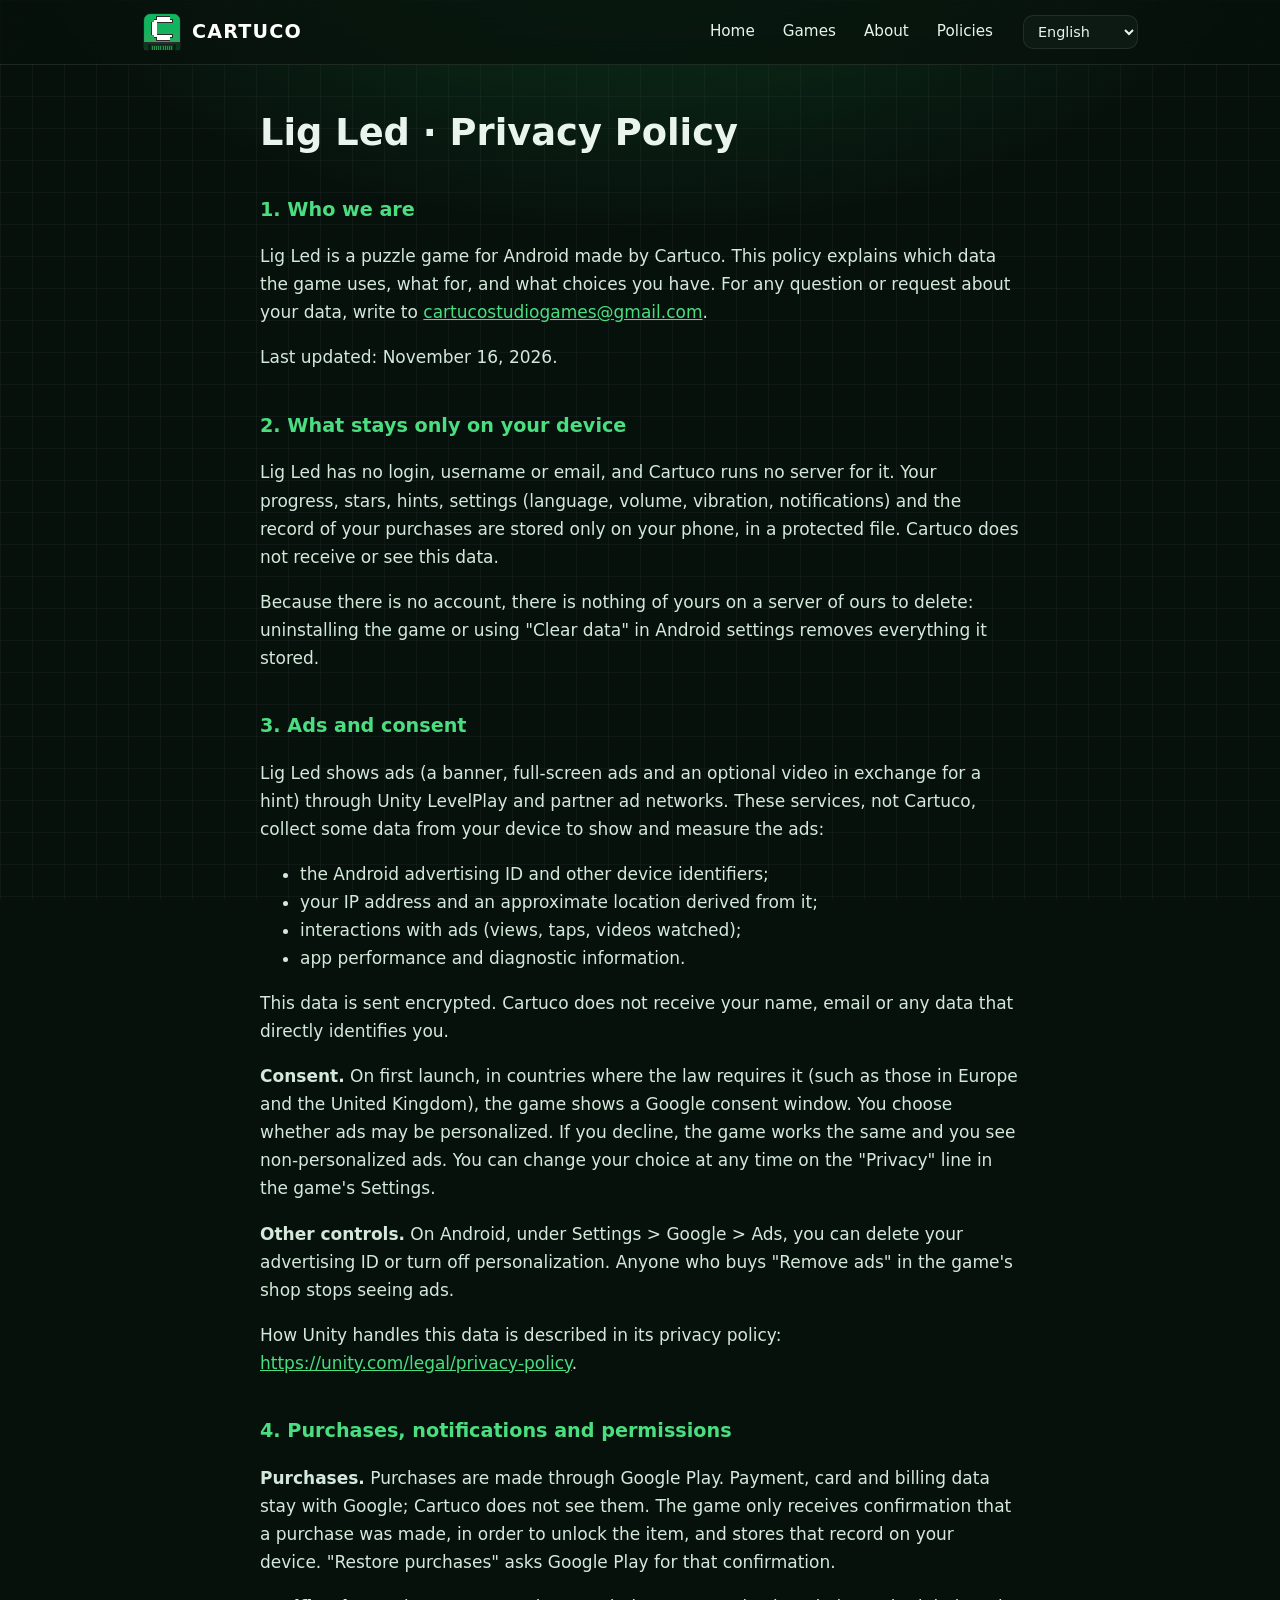
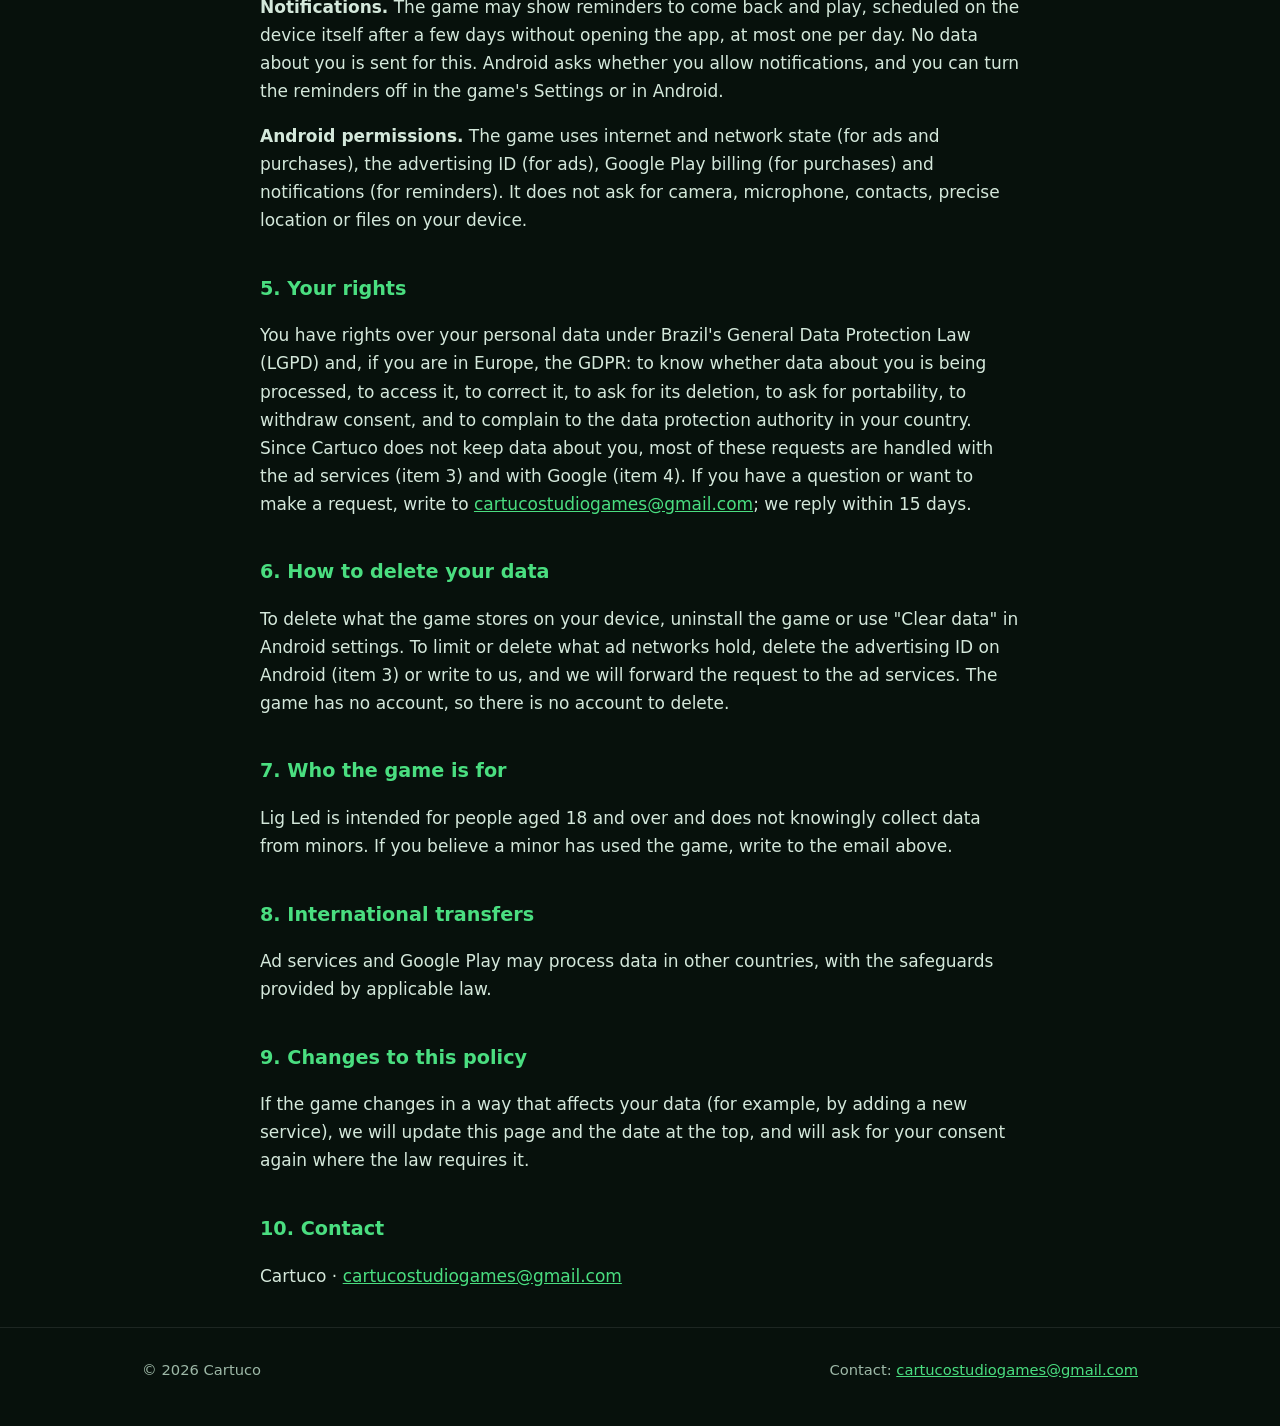
==== ligled/privacy/index.html @ 2d93d735 "Modelo inicial do site da Cartuco" ====
<!DOCTYPE html>
<html lang="pt"><head><meta charset="utf-8"><meta name="viewport" content="width=device-width,initial-scale=1">
<title>Lig Led · Privacy Policy · Cartuco</title><meta name="description" content="Cartuco: jogos digitais, puzzles 2D. Digital games, 2D puzzles.">
<link rel="icon" type="image/svg+xml" href="../../assets/favicon.svg"><link rel="stylesheet" href="../../assets/site.css"></head>
<body data-page="pol">
<header class="top"><div class="wrap"><a class="brand" href="../../index.html"><img src="../../assets/favicon.svg" alt=""><span>Cartuco</span></a>
<nav class="main"><a href="../../index.html" data-i="n_home">Início</a><a href="../../index.html#jogos" data-i="n_games">Jogos</a><a href="../../index.html#sobre" data-i="n_about">Sobre</a><a href="../../index.html#politicas" data-i="n_pol">Políticas</a></nav>
<select id="lang" aria-label="Language"><option value="pt">Português</option><option value="en">English</option><option value="es">Español</option><option value="fr">Français</option><option value="de">Deutsch</option></select></div></header>
<main><div class="wrap"><div class="pol"><section data-l="pt" lang="pt"><h1>Lig Led · Política de Privacidade</h1>
<h2>1. Quem somos</h2>
<p>O Lig Led é um jogo de quebra-cabeça para Android feito pela Cartuco. Esta política explica quais dados o jogo usa, para que e quais são as suas escolhas. Para qualquer dúvida ou pedido sobre seus dados, escreva para <a href="mailto:cartucostudiogames@gmail.com">cartucostudiogames@gmail.com</a>.</p>
<p>Última atualização: 16 de novembro de 2026.</p>
<h2>2. O que fica só no seu aparelho</h2>
<p>O Lig Led não tem login, nome de usuário, e-mail nem servidor da Cartuco. Seu progresso, suas estrelas, suas dicas, seus ajustes (idioma, volume, vibração, notificações) e o registro das suas compras ficam guardados somente no celular, em arquivo protegido. A Cartuco não recebe nem vê esses dados.</p>
<p>Como não há conta, não há o que apagar em servidor nosso: desinstalar o jogo ou usar "Apagar dados" nas configurações do Android remove tudo o que ele guardou.</p>
<h2>3. Anúncios e consentimento</h2>
<p>O Lig Led mostra anúncios (faixa, tela cheia e vídeo opcional em troca de uma ajuda) por meio do Unity LevelPlay e de redes de anúncios parceiras. Esses serviços, e não a Cartuco, coletam alguns dados do seu aparelho para exibir e medir os anúncios:</p>
<ul>
<li>identificador de publicidade do Android e outros identificadores do aparelho;</li>
<li>endereço IP e localização aproximada, deduzida do IP;</li>
<li>interações com os anúncios (exibições, toques, vídeos assistidos);</li>
<li>informações de desempenho e diagnóstico do app.</li>
</ul>
<p>Esses dados são enviados com criptografia. A Cartuco não recebe seu nome, e-mail nem nenhum dado que identifique você diretamente.</p>
<p><strong>Consentimento.</strong> Na primeira abertura, nos países em que a lei exige (como os da Europa e o Reino Unido), o jogo mostra uma janela de consentimento do Google. Você escolhe se os anúncios podem ser personalizados. Se recusar, o jogo funciona igual e você vê anúncios não personalizados. Você pode mudar a escolha a qualquer momento na linha "Privacidade" das Configurações do jogo.</p>
<p><strong>Outras formas de controle.</strong> No Android, em Configurações &gt; Google &gt; Anúncios, você pode apagar o identificador de publicidade ou desativar a personalização. Quem comprar "Remover anúncios" na loja do jogo deixa de ver anúncios.</p>
<p>A forma como o Unity trata esses dados está na política de privacidade dele: <a href="https://unity.com/legal/privacy-policy" rel="noopener">https://unity.com/legal/privacy-policy</a>.</p>
<h2>4. Compras, notificações e permissões</h2>
<p><strong>Compras.</strong> As compras são feitas pelo Google Play. O pagamento, o cartão e os dados de cobrança ficam com o Google; a Cartuco não os vê. O jogo só recebe a confirmação de que a compra foi feita, para liberar o item, e guarda esse registro no aparelho. "Restaurar compras" pede essa confirmação ao Google Play.</p>
<p><strong>Notificações.</strong> O jogo pode mostrar lembretes para voltar a jogar, agendados no próprio aparelho depois de alguns dias sem abrir o app, no máximo um por dia. Nenhum dado seu é enviado para isso. O Android pergunta se você permite as notificações, e você pode desligar os lembretes nas Configurações do jogo ou do Android.</p>
<p><strong>Permissões do Android.</strong> O jogo usa internet e estado da rede (para anúncios e compras), o identificador de publicidade (para anúncios), cobrança do Google Play (para compras) e notificações (para lembretes). Não pede câmera, microfone, contatos, localização precisa nem arquivos do aparelho.</p>
<h2>5. Seus direitos</h2>
<p>Você tem direitos sobre seus dados pessoais, previstos na Lei Geral de Proteção de Dados do Brasil (LGPD) e, se estiver na Europa, no GDPR: saber se há dados seus em tratamento, acessar, corrigir, pedir a eliminação, pedir a portabilidade, retirar o consentimento e reclamar à autoridade de proteção de dados do seu país. Como a Cartuco não guarda dados seus, a maior parte desses pedidos se resolve com os serviços de anúncios (item 3) e com o Google (item 4). Se tiver dúvida ou quiser fazer um pedido, escreva para <a href="mailto:cartucostudiogames@gmail.com">cartucostudiogames@gmail.com</a>; respondemos em até 15 dias.</p>
<h2>6. Como apagar seus dados</h2>
<p>Para apagar o que o jogo guarda no aparelho, desinstale o jogo ou use "Apagar dados" nas configurações do Android. Para limitar ou apagar o que as redes de anúncios têm, apague o identificador de publicidade no Android (item 3) ou escreva para nós, e encaminhamos o pedido aos serviços de anúncios. O jogo não tem conta, então não há conta para excluir.</p>
<h2>7. Público do jogo</h2>
<p>O Lig Led é voltado a maiores de 18 anos e não coleta de propósito dados de menores. Se você acredita que um menor usou o jogo, escreva para o e-mail acima.</p>
<h2>8. Transferência internacional</h2>
<p>Os serviços de anúncios e o Google Play podem tratar dados em outros países, com as garantias previstas na lei aplicável.</p>
<h2>9. Mudanças nesta política</h2>
<p>Se o jogo mudar de modo que afete seus dados (por exemplo, ao incluir um novo serviço), atualizaremos esta página e a data no topo, e pediremos de novo o seu consentimento quando a lei exigir.</p>
<h2>10. Contato</h2>
<p>Cartuco · <a href="mailto:cartucostudiogames@gmail.com">cartucostudiogames@gmail.com</a></p>
</section>
<section data-l="en" lang="en"><h1>Lig Led · Privacy Policy</h1>
<h2>1. Who we are</h2>
<p>Lig Led is a puzzle game for Android made by Cartuco. This policy explains which data the game uses, what for, and what choices you have. For any question or request about your data, write to <a href="mailto:cartucostudiogames@gmail.com">cartucostudiogames@gmail.com</a>.</p>
<p>Last updated: November 16, 2026.</p>
<h2>2. What stays only on your device</h2>
<p>Lig Led has no login, username or email, and Cartuco runs no server for it. Your progress, stars, hints, settings (language, volume, vibration, notifications) and the record of your purchases are stored only on your phone, in a protected file. Cartuco does not receive or see this data.</p>
<p>Because there is no account, there is nothing of yours on a server of ours to delete: uninstalling the game or using "Clear data" in Android settings removes everything it stored.</p>
<h2>3. Ads and consent</h2>
<p>Lig Led shows ads (a banner, full-screen ads and an optional video in exchange for a hint) through Unity LevelPlay and partner ad networks. These services, not Cartuco, collect some data from your device to show and measure the ads:</p>
<ul>
<li>the Android advertising ID and other device identifiers;</li>
<li>your IP address and an approximate location derived from it;</li>
<li>interactions with ads (views, taps, videos watched);</li>
<li>app performance and diagnostic information.</li>
</ul>
<p>This data is sent encrypted. Cartuco does not receive your name, email or any data that directly identifies you.</p>
<p><strong>Consent.</strong> On first launch, in countries where the law requires it (such as those in Europe and the United Kingdom), the game shows a Google consent window. You choose whether ads may be personalized. If you decline, the game works the same and you see non-personalized ads. You can change your choice at any time on the "Privacy" line in the game's Settings.</p>
<p><strong>Other controls.</strong> On Android, under Settings &gt; Google &gt; Ads, you can delete your advertising ID or turn off personalization. Anyone who buys "Remove ads" in the game's shop stops seeing ads.</p>
<p>How Unity handles this data is described in its privacy policy: <a href="https://unity.com/legal/privacy-policy" rel="noopener">https://unity.com/legal/privacy-policy</a>.</p>
<h2>4. Purchases, notifications and permissions</h2>
<p><strong>Purchases.</strong> Purchases are made through Google Play. Payment, card and billing data stay with Google; Cartuco does not see them. The game only receives confirmation that a purchase was made, in order to unlock the item, and stores that record on your device. "Restore purchases" asks Google Play for that confirmation.</p>
<p><strong>Notifications.</strong> The game may show reminders to come back and play, scheduled on the device itself after a few days without opening the app, at most one per day. No data about you is sent for this. Android asks whether you allow notifications, and you can turn the reminders off in the game's Settings or in Android.</p>
<p><strong>Android permissions.</strong> The game uses internet and network state (for ads and purchases), the advertising ID (for ads), Google Play billing (for purchases) and notifications (for reminders). It does not ask for camera, microphone, contacts, precise location or files on your device.</p>
<h2>5. Your rights</h2>
<p>You have rights over your personal data under Brazil's General Data Protection Law (LGPD) and, if you are in Europe, the GDPR: to know whether data about you is being processed, to access it, to correct it, to ask for its deletion, to ask for portability, to withdraw consent, and to complain to the data protection authority in your country. Since Cartuco does not keep data about you, most of these requests are handled with the ad services (item 3) and with Google (item 4). If you have a question or want to make a request, write to <a href="mailto:cartucostudiogames@gmail.com">cartucostudiogames@gmail.com</a>; we reply within 15 days.</p>
<h2>6. How to delete your data</h2>
<p>To delete what the game stores on your device, uninstall the game or use "Clear data" in Android settings. To limit or delete what ad networks hold, delete the advertising ID on Android (item 3) or write to us, and we will forward the request to the ad services. The game has no account, so there is no account to delete.</p>
<h2>7. Who the game is for</h2>
<p>Lig Led is intended for people aged 18 and over and does not knowingly collect data from minors. If you believe a minor has used the game, write to the email above.</p>
<h2>8. International transfers</h2>
<p>Ad services and Google Play may process data in other countries, with the safeguards provided by applicable law.</p>
<h2>9. Changes to this policy</h2>
<p>If the game changes in a way that affects your data (for example, by adding a new service), we will update this page and the date at the top, and will ask for your consent again where the law requires it.</p>
<h2>10. Contact</h2>
<p>Cartuco · <a href="mailto:cartucostudiogames@gmail.com">cartucostudiogames@gmail.com</a></p>
</section>
<section data-l="es" lang="es"><h1>Lig Led · Política de Privacidad</h1>
<h2>1. Quiénes somos</h2>
<p>Lig Led es un juego de puzles para Android creado por Cartuco. Esta política explica qué datos usa el juego, para qué y qué opciones tienes. Para cualquier duda o solicitud sobre tus datos, escribe a <a href="mailto:cartucostudiogames@gmail.com">cartucostudiogames@gmail.com</a>.</p>
<p>Última actualización: 16 de noviembre de 2026.</p>
<h2>2. Qué se queda solo en tu dispositivo</h2>
<p>Lig Led no tiene inicio de sesión, nombre de usuario ni correo electrónico, y Cartuco no mantiene ningún servidor para el juego. Tu progreso, tus estrellas, tus pistas, tus ajustes (idioma, volumen, vibración, notificaciones) y el registro de tus compras se guardan únicamente en tu teléfono, en un archivo protegido. Cartuco no recibe ni ve estos datos.</p>
<p>Como no existe cuenta, no hay nada tuyo en un servidor nuestro que borrar: desinstalar el juego o usar "Borrar datos" en los ajustes de Android elimina todo lo que guardó.</p>
<h2>3. Anuncios y consentimiento</h2>
<p>Lig Led muestra anuncios (un banner, anuncios a pantalla completa y un vídeo opcional a cambio de una pista) mediante Unity LevelPlay y redes publicitarias asociadas. Estos servicios, y no Cartuco, recogen algunos datos de tu dispositivo para mostrar y medir los anuncios:</p>
<ul>
<li>el ID de publicidad de Android y otros identificadores del dispositivo;</li>
<li>tu dirección IP y una ubicación aproximada derivada de ella;</li>
<li>las interacciones con los anuncios (visualizaciones, toques, vídeos vistos);</li>
<li>información de rendimiento y diagnóstico de la aplicación.</li>
</ul>
<p>Estos datos se envían cifrados. Cartuco no recibe tu nombre, tu correo ni ningún dato que te identifique directamente.</p>
<p><strong>Consentimiento.</strong> En el primer inicio, en los países donde la ley lo exige (como los de Europa y el Reino Unido), el juego muestra una ventana de consentimiento de Google. Tú decides si los anuncios pueden ser personalizados. Si lo rechazas, el juego funciona igual y verás anuncios no personalizados. Puedes cambiar tu elección en cualquier momento en la línea "Privacidad" de los Ajustes del juego.</p>
<p><strong>Otros controles.</strong> En Android, en Ajustes &gt; Google &gt; Anuncios, puedes borrar tu ID de publicidad o desactivar la personalización. Quien compra "Quitar anuncios" en la tienda del juego deja de ver anuncios.</p>
<p>La forma en que Unity trata estos datos se describe en su política de privacidad: <a href="https://unity.com/legal/privacy-policy" rel="noopener">https://unity.com/legal/privacy-policy</a>.</p>
<h2>4. Compras, notificaciones y permisos</h2>
<p><strong>Compras.</strong> Las compras se hacen a través de Google Play. El pago, la tarjeta y los datos de facturación quedan con Google; Cartuco no los ve. El juego solo recibe la confirmación de que se realizó una compra, para desbloquear el artículo, y guarda ese registro en tu dispositivo. "Restaurar compras" pide esa confirmación a Google Play.</p>
<p><strong>Notificaciones.</strong> El juego puede mostrar recordatorios para que vuelvas a jugar, programados en el propio dispositivo tras algunos días sin abrir la aplicación, como máximo uno al día. No se envía ningún dato tuyo para ello. Android te pregunta si permites las notificaciones, y puedes desactivar los recordatorios en los Ajustes del juego o en Android.</p>
<p><strong>Permisos de Android.</strong> El juego usa internet y estado de la red (para anuncios y compras), el ID de publicidad (para anuncios), la facturación de Google Play (para compras) y las notificaciones (para recordatorios). No solicita cámara, micrófono, contactos, ubicación precisa ni archivos de tu dispositivo.</p>
<h2>5. Tus derechos</h2>
<p>Tienes derechos sobre tus datos personales conforme a la Ley General de Protección de Datos de Brasil (LGPD) y, si estás en Europa, al RGPD: saber si se tratan datos sobre ti, acceder a ellos, corregirlos, solicitar su supresión, solicitar la portabilidad, retirar tu consentimiento y presentar una reclamación ante la autoridad de protección de datos de tu país. Como Cartuco no conserva datos sobre ti, la mayoría de estas solicitudes se resuelven con los servicios de anuncios (punto 3) y con Google (punto 4). Si tienes una duda o quieres hacer una solicitud, escribe a <a href="mailto:cartucostudiogames@gmail.com">cartucostudiogames@gmail.com</a>; respondemos en un plazo de 15 días.</p>
<h2>6. Cómo borrar tus datos</h2>
<p>Para borrar lo que el juego guarda en tu dispositivo, desinstala el juego o usa "Borrar datos" en los ajustes de Android. Para limitar o borrar lo que conservan las redes publicitarias, borra el ID de publicidad en Android (punto 3) o escríbenos, y trasladaremos la solicitud a los servicios de anuncios. El juego no tiene cuenta, por lo que no hay cuenta que eliminar.</p>
<h2>7. A quién va dirigido el juego</h2>
<p>Lig Led está dirigido a personas de 18 años o más y no recoge datos de menores de forma intencionada. Si crees que un menor ha usado el juego, escribe al correo indicado arriba.</p>
<h2>8. Transferencias internacionales</h2>
<p>Los servicios de anuncios y Google Play pueden tratar datos en otros países, con las garantías previstas por la legislación aplicable.</p>
<h2>9. Cambios en esta política</h2>
<p>Si el juego cambia de un modo que afecte a tus datos (por ejemplo, al incorporar un nuevo servicio), actualizaremos esta página y la fecha del encabezado, y volveremos a pedir tu consentimiento cuando la ley lo exija.</p>
<h2>10. Contacto</h2>
<p>Cartuco · <a href="mailto:cartucostudiogames@gmail.com">cartucostudiogames@gmail.com</a></p>
</section>
<section data-l="fr" lang="fr"><h1>Lig Led · Politique de confidentialité</h1>
<h2>1. Qui sommes-nous</h2>
<p>Lig Led est un jeu de puzzle pour Android créé par Cartuco. Cette politique explique quelles données le jeu utilise, à quoi elles servent et quels choix vous avez. Pour toute question ou demande concernant vos données, écrivez à <a href="mailto:cartucostudiogames@gmail.com">cartucostudiogames@gmail.com</a>.</p>
<p>Dernière mise à jour : 16 novembre 2026.</p>
<h2>2. Ce qui reste uniquement sur votre appareil</h2>
<p>Lig Led n'a ni connexion, ni nom d'utilisateur, ni adresse e-mail, et Cartuco n'exploite aucun serveur pour le jeu. Votre progression, vos étoiles, vos indices, vos réglages (langue, volume, vibration, notifications) et l'historique de vos achats sont enregistrés uniquement sur votre téléphone, dans un fichier protégé. Cartuco ne reçoit ni ne voit ces données.</p>
<p>Comme il n'existe pas de compte, rien de ce qui vous concerne n'est stocké sur un serveur à nous à supprimer : désinstaller le jeu ou utiliser « Effacer les données » dans les paramètres d'Android supprime tout ce qu'il a enregistré.</p>
<h2>3. Publicités et consentement</h2>
<p>Lig Led affiche des publicités (une bannière, des publicités plein écran et une vidéo facultative en échange d'un indice) via Unity LevelPlay et des réseaux publicitaires partenaires. Ce sont ces services, et non Cartuco, qui collectent certaines données de votre appareil pour afficher et mesurer les publicités :</p>
<ul>
<li>l'identifiant publicitaire Android et d'autres identifiants de l'appareil ;</li>
<li>votre adresse IP et une localisation approximative qui en est déduite ;</li>
<li>les interactions avec les publicités (affichages, appuis, vidéos regardées) ;</li>
<li>des informations de performance et de diagnostic de l'application.</li>
</ul>
<p>Ces données sont transmises de manière chiffrée. Cartuco ne reçoit ni votre nom, ni votre e-mail, ni aucune donnée vous identifiant directement.</p>
<p><strong>Consentement.</strong> Au premier lancement, dans les pays où la loi l'exige (comme ceux d'Europe et le Royaume-Uni), le jeu affiche une fenêtre de consentement Google. Vous choisissez si les publicités peuvent être personnalisées. Si vous refusez, le jeu fonctionne de la même façon et vous voyez des publicités non personnalisées. Vous pouvez modifier votre choix à tout moment sur la ligne « Confidentialité » des Réglages du jeu.</p>
<p><strong>Autres contrôles.</strong> Sur Android, dans Paramètres &gt; Google &gt; Annonces, vous pouvez supprimer votre identifiant publicitaire ou désactiver la personnalisation. Toute personne qui achète « Supprimer les pubs » dans la boutique du jeu ne voit plus de publicités.</p>
<p>La manière dont Unity traite ces données est décrite dans sa politique de confidentialité : <a href="https://unity.com/legal/privacy-policy" rel="noopener">https://unity.com/legal/privacy-policy</a>.</p>
<h2>4. Achats, notifications et autorisations</h2>
<p><strong>Achats.</strong> Les achats sont effectués via Google Play. Le paiement, la carte et les données de facturation restent chez Google ; Cartuco ne les voit pas. Le jeu reçoit uniquement la confirmation qu'un achat a été effectué, afin de débloquer l'article, et conserve cet enregistrement sur votre appareil. « Restaurer les achats » demande cette confirmation à Google Play.</p>
<p><strong>Notifications.</strong> Le jeu peut afficher des rappels pour vous inviter à rejouer, programmés sur l'appareil lui-même après quelques jours sans ouvrir l'application, au plus un par jour. Aucune donnée vous concernant n'est envoyée pour cela. Android vous demande si vous autorisez les notifications, et vous pouvez désactiver les rappels dans les Réglages du jeu ou dans Android.</p>
<p><strong>Autorisations Android.</strong> Le jeu utilise internet et l'état du réseau (pour les publicités et les achats), l'identifiant publicitaire (pour les publicités), la facturation Google Play (pour les achats) et les notifications (pour les rappels). Il ne demande ni caméra, ni microphone, ni contacts, ni localisation précise, ni fichiers de votre appareil.</p>
<h2>5. Vos droits</h2>
<p>Vous disposez de droits sur vos données personnelles en vertu de la loi générale brésilienne sur la protection des données (LGPD) et, si vous êtes en Europe, du RGPD : savoir si des données vous concernant sont traitées, y accéder, les rectifier, demander leur effacement, demander leur portabilité, retirer votre consentement et introduire une réclamation auprès de l'autorité de protection des données de votre pays. Comme Cartuco ne conserve pas de données vous concernant, la plupart de ces demandes se traitent avec les services publicitaires (point 3) et avec Google (point 4). Pour toute question ou demande, écrivez à <a href="mailto:cartucostudiogames@gmail.com">cartucostudiogames@gmail.com</a> ; nous répondons sous 15 jours.</p>
<h2>6. Comment supprimer vos données</h2>
<p>Pour supprimer ce que le jeu enregistre sur votre appareil, désinstallez le jeu ou utilisez « Effacer les données » dans les paramètres d'Android. Pour limiter ou supprimer ce que détiennent les réseaux publicitaires, supprimez l'identifiant publicitaire sur Android (point 3) ou écrivez-nous, et nous transmettrons la demande aux services publicitaires. Le jeu n'a pas de compte, il n'y a donc aucun compte à supprimer.</p>
<h2>7. À qui s'adresse le jeu</h2>
<p>Lig Led s'adresse aux personnes de 18 ans et plus et ne collecte pas sciemment de données de mineurs. Si vous pensez qu'un mineur a utilisé le jeu, écrivez à l'adresse indiquée ci-dessus.</p>
<h2>8. Transferts internationaux</h2>
<p>Les services publicitaires et Google Play peuvent traiter des données dans d'autres pays, avec les garanties prévues par la législation applicable.</p>
<h2>9. Modifications de cette politique</h2>
<p>Si le jeu change d'une manière qui affecte vos données (par exemple en ajoutant un nouveau service), nous mettrons à jour cette page et la date en haut, et nous redemanderons votre consentement lorsque la loi l'exige.</p>
<h2>10. Contact</h2>
<p>Cartuco · <a href="mailto:cartucostudiogames@gmail.com">cartucostudiogames@gmail.com</a></p>
</section>
<section data-l="de" lang="de"><h1>Lig Led · Datenschutzerklärung</h1>
<h2>1. Wer wir sind</h2>
<p>Lig Led ist ein Puzzlespiel für Android von Cartuco. Diese Erklärung beschreibt, welche Daten das Spiel verwendet, wofür und welche Wahlmöglichkeiten Sie haben. Für Fragen oder Anliegen zu Ihren Daten schreiben Sie an <a href="mailto:cartucostudiogames@gmail.com">cartucostudiogames@gmail.com</a>.</p>
<p>Zuletzt aktualisiert: 16. November 2026.</p>
<h2>2. Was nur auf Ihrem Gerät bleibt</h2>
<p>Lig Led hat keine Anmeldung, keinen Benutzernamen und keine E-Mail-Adresse, und Cartuco betreibt keinen Server für das Spiel. Ihr Fortschritt, Ihre Sterne, Ihre Hinweise, Ihre Einstellungen (Sprache, Lautstärke, Vibration, Benachrichtigungen) und der Nachweis Ihrer Käufe werden ausschließlich auf Ihrem Telefon in einer geschützten Datei gespeichert. Cartuco erhält und sieht diese Daten nicht.</p>
<p>Da es kein Konto gibt, liegt nichts von Ihnen auf einem Server von uns, das gelöscht werden müsste: Wenn Sie das Spiel deinstallieren oder in den Android-Einstellungen „Daten löschen“ verwenden, wird alles entfernt, was es gespeichert hat.</p>
<h2>3. Werbung und Einwilligung</h2>
<p>Lig Led zeigt Werbung (ein Banner, Vollbildanzeigen und ein optionales Video im Austausch gegen einen Hinweis) über Unity LevelPlay und Partner-Werbenetzwerke. Diese Dienste, nicht Cartuco, erheben einige Daten Ihres Geräts, um Werbung anzuzeigen und zu messen:</p>
<ul>
<li>die Android-Werbe-ID und andere Gerätekennungen;</li>
<li>Ihre IP-Adresse und ein daraus abgeleiteter ungefährer Standort;</li>
<li>Interaktionen mit der Werbung (Anzeigen, Taps, angesehene Videos);</li>
<li>Leistungs- und Diagnoseinformationen der App.</li>
</ul>
<p>Diese Daten werden verschlüsselt übertragen. Cartuco erhält weder Ihren Namen noch Ihre E-Mail-Adresse noch Daten, die Sie direkt identifizieren.</p>
<p><strong>Einwilligung.</strong> Beim ersten Start zeigt das Spiel in Ländern, in denen das Gesetz es verlangt (etwa in Europa und im Vereinigten Königreich), ein Google-Einwilligungsfenster an. Sie entscheiden, ob Werbung personalisiert sein darf. Wenn Sie ablehnen, funktioniert das Spiel genauso und Sie sehen nicht personalisierte Werbung. Sie können Ihre Entscheidung jederzeit in der Zeile „Datenschutz“ in den Spieleinstellungen ändern.</p>
<p><strong>Weitere Optionen.</strong> Unter Android können Sie in Einstellungen &gt; Google &gt; Werbung Ihre Werbe-ID löschen oder die Personalisierung ausschalten. Wer im Shop des Spiels „Werbung entfernen“ kauft, sieht keine Werbung mehr.</p>
<p>Wie Unity diese Daten verarbeitet, steht in dessen Datenschutzerklärung: <a href="https://unity.com/legal/privacy-policy" rel="noopener">https://unity.com/legal/privacy-policy</a>.</p>
<h2>4. Käufe, Benachrichtigungen und Berechtigungen</h2>
<p><strong>Käufe.</strong> Käufe werden über Google Play abgewickelt. Zahlung, Karte und Abrechnungsdaten bleiben bei Google; Cartuco sieht sie nicht. Das Spiel erhält nur die Bestätigung, dass ein Kauf stattgefunden hat, um den Artikel freizuschalten, und speichert diesen Nachweis auf Ihrem Gerät. „Käufe wiederherstellen“ fragt diese Bestätigung bei Google Play ab.</p>
<p><strong>Benachrichtigungen.</strong> Das Spiel kann Erinnerungen anzeigen, die zum Weiterspielen einladen. Sie werden auf dem Gerät selbst geplant, nach einigen Tagen ohne Öffnen der App, höchstens eine pro Tag. Dafür werden keine Daten über Sie gesendet. Android fragt, ob Sie Benachrichtigungen erlauben, und Sie können die Erinnerungen in den Spieleinstellungen oder in Android ausschalten.</p>
<p><strong>Android-Berechtigungen.</strong> Das Spiel nutzt Internet und Netzwerkstatus (für Werbung und Käufe), die Werbe-ID (für Werbung), die Google-Play-Abrechnung (für Käufe) und Benachrichtigungen (für Erinnerungen). Es fragt weder Kamera, Mikrofon, Kontakte, genauen Standort noch Dateien Ihres Geräts an.</p>
<h2>5. Ihre Rechte</h2>
<p>Sie haben Rechte an Ihren personenbezogenen Daten nach dem brasilianischen Allgemeinen Datenschutzgesetz (LGPD) und, wenn Sie in Europa sind, nach der DSGVO: zu erfahren, ob Daten über Sie verarbeitet werden, Auskunft, Berichtigung, Löschung, Datenübertragbarkeit, den Widerruf Ihrer Einwilligung und die Beschwerde bei der Datenschutzbehörde Ihres Landes. Da Cartuco keine Daten über Sie speichert, werden die meisten dieser Anliegen mit den Werbediensten (Punkt 3) und mit Google (Punkt 4) abgewickelt. Bei Fragen oder Anliegen schreiben Sie an <a href="mailto:cartucostudiogames@gmail.com">cartucostudiogames@gmail.com</a>; wir antworten innerhalb von 15 Tagen.</p>
<h2>6. So löschen Sie Ihre Daten</h2>
<p>Um zu löschen, was das Spiel auf Ihrem Gerät speichert, deinstallieren Sie das Spiel oder verwenden Sie in den Android-Einstellungen „Daten löschen“. Um zu begrenzen oder zu löschen, was Werbenetzwerke gespeichert haben, löschen Sie die Werbe-ID unter Android (Punkt 3) oder schreiben Sie uns; wir leiten das Anliegen an die Werbedienste weiter. Das Spiel hat kein Konto, es gibt also kein Konto zu löschen.</p>
<h2>7. Für wen das Spiel gedacht ist</h2>
<p>Lig Led richtet sich an Personen ab 18 Jahren und erhebt nicht wissentlich Daten von Minderjährigen. Wenn Sie glauben, dass ein Minderjähriger das Spiel genutzt hat, schreiben Sie an die oben genannte E-Mail-Adresse.</p>
<h2>8. Internationale Übermittlungen</h2>
<p>Werbedienste und Google Play können Daten in anderen Ländern verarbeiten, mit den nach geltendem Recht vorgesehenen Garantien.</p>
<h2>9. Änderungen dieser Erklärung</h2>
<p>Wenn sich das Spiel so ändert, dass es Ihre Daten betrifft (zum Beispiel durch einen neuen Dienst), aktualisieren wir diese Seite und das Datum oben und holen Ihre Einwilligung erneut ein, wo das Gesetz es verlangt.</p>
<h2>10. Kontakt</h2>
<p>Cartuco · <a href="mailto:cartucostudiogames@gmail.com">cartucostudiogames@gmail.com</a></p>
</section>
</div></div></main><footer class="foot"><div class="wrap"><span>© 2026 Cartuco</span><span><span data-i="contact">Contato</span>: <a href="mailto:cartucostudiogames@gmail.com">cartucostudiogames@gmail.com</a></span></div></footer>
<script src="../../assets/site.js"></script></body></html>
---- assets/site.css ----
:root{--bg:#07110c;--bg2:#0c1a13;--fg:#e9f4ed;--mut:#9db8a7;--ac:#22c55e;--ac2:#4ade80;--dk:#14532d;--bd:rgba(255,255,255,.09);--card:rgba(255,255,255,.04)}
*{box-sizing:border-box}html{scroll-behavior:smooth;scroll-padding-top:84px}
body{margin:0;color:var(--fg);font:17px/1.65 "Segoe UI",system-ui,-apple-system,Roboto,sans-serif;background:var(--bg);
background-image:radial-gradient(900px 500px at 50% -120px,rgba(34,197,94,.22),transparent 70%),linear-gradient(rgba(255,255,255,.035) 1px,transparent 1px),linear-gradient(90deg,rgba(255,255,255,.035) 1px,transparent 1px);
background-size:auto,32px 32px,32px 32px;background-attachment:fixed}
a{color:var(--ac2)}img{max-width:100%;height:auto}
.wrap{max-width:1040px;margin:0 auto;padding:0 22px}
header.top{position:sticky;top:0;z-index:20;backdrop-filter:blur(14px);-webkit-backdrop-filter:blur(14px);background:rgba(7,17,12,.72);border-bottom:1px solid var(--bd)}
header.top .wrap{display:flex;align-items:center;gap:18px;height:64px}
.brand{display:flex;align-items:center;gap:10px;color:#fff;text-decoration:none;font-weight:800;font-size:1.2rem;letter-spacing:.06em;text-transform:uppercase}.brand img{height:40px;width:40px;display:block}
nav.main{display:flex;gap:4px;margin-left:auto;flex-wrap:wrap}
nav.main a{color:var(--fg);text-decoration:none;font-size:.95rem;padding:7px 12px;border-radius:10px}
nav.main a:hover{background:var(--card)}
select#lang{font:inherit;font-size:.9rem;background:var(--bg2);color:var(--fg);border:1px solid var(--bd);border-radius:10px;padding:7px 10px}
.hero{text-align:center;padding:72px 0 56px}
.hero img.logo{width:min(560px,86%);filter:drop-shadow(0 18px 40px rgba(34,197,94,.25))}
.hero p{font-size:clamp(1.15rem,2.4vw,1.5rem);max-width:640px;margin:26px auto 28px;color:#d4e8db}
.btn{display:inline-block;background:var(--ac);color:#04210f;font-weight:700;text-decoration:none;padding:13px 26px;border-radius:12px;box-shadow:0 5px 0 var(--dk);transition:transform .08s,box-shadow .08s}
.btn:hover{transform:translateY(2px);box-shadow:0 3px 0 var(--dk)}
.btn.ghost{background:transparent;color:var(--fg);border:1px solid var(--bd);box-shadow:none}
.btn.ghost:hover{background:var(--card);transform:none}
section.blk{padding:56px 0;border-top:1px solid var(--bd)}
h2.t{font-size:clamp(1.5rem,3vw,2rem);margin:0 0 22px;letter-spacing:-.01em}
h2.t:before{content:"";display:inline-block;width:12px;height:12px;background:var(--ac);margin-right:12px;box-shadow:12px 0 0 var(--dk)}
.grid{display:grid;grid-template-columns:repeat(auto-fill,minmax(320px,1fr));gap:18px}
.card{display:flex;gap:16px;align-items:center;background:var(--card);border:1px solid var(--bd);border-radius:18px;padding:16px;text-decoration:none;color:inherit;transition:border-color .15s,transform .15s,background .15s}
.card:hover{border-color:rgba(74,222,128,.5);background:rgba(34,197,94,.07);transform:translateY(-3px)}
.card img{width:84px;height:84px;border-radius:20px;flex:none}
.card b{display:block;font-size:1.15rem}.card span{color:var(--mut);font-size:.93rem;display:block}
.badge{display:inline-block;white-space:nowrap;font-size:.78rem;font-weight:600;color:var(--ac2);border:1px solid rgba(74,222,128,.4);border-radius:999px;padding:2px 10px;margin-top:6px}
.about{max-width:720px}.about p{margin:0 0 1.1em;color:#d4e8db}
ul.links{list-style:none;padding:0;margin:0}ul.links li{margin:0 0 10px}
ul.links a{display:inline-block;padding:11px 16px;border:1px solid var(--bd);border-radius:12px;background:var(--card);text-decoration:none;color:var(--fg)}
ul.links a:hover{border-color:rgba(74,222,128,.5)}
.sub{color:var(--mut);margin:-10px 0 22px}
footer.foot{border-top:1px solid var(--bd);padding:30px 0 44px;color:var(--mut);font-size:.92rem}
footer.foot .wrap{display:flex;flex-wrap:wrap;gap:12px;justify-content:space-between}
.game{display:flex;gap:28px;align-items:center;padding:60px 0 40px;flex-wrap:wrap}
.game img{width:180px;height:180px;border-radius:40px;box-shadow:0 20px 50px rgba(0,0,0,.5)}
.game h1{font-size:clamp(2rem,5vw,3rem);margin:0 0 6px}.game p{margin:0 0 16px;color:#d4e8db;max-width:520px}
.actions{display:flex;gap:12px;flex-wrap:wrap}
.pol{max-width:760px;margin:0 auto;padding:46px 0 20px}
.pol h1{font-size:clamp(1.7rem,4vw,2.3rem);line-height:1.2;margin:0 0 6px}
.pol h2{font-size:1.2rem;margin:2em 0 .4em;color:var(--ac2)}.pol p,.pol li{color:#d4e8db}
@media(max-width:640px){nav.main{display:none}header.top .wrap{gap:10px}select#lang{margin-left:auto}.hero{padding:44px 0 36px}}
[data-l]{display:none}[data-l].on{display:block}
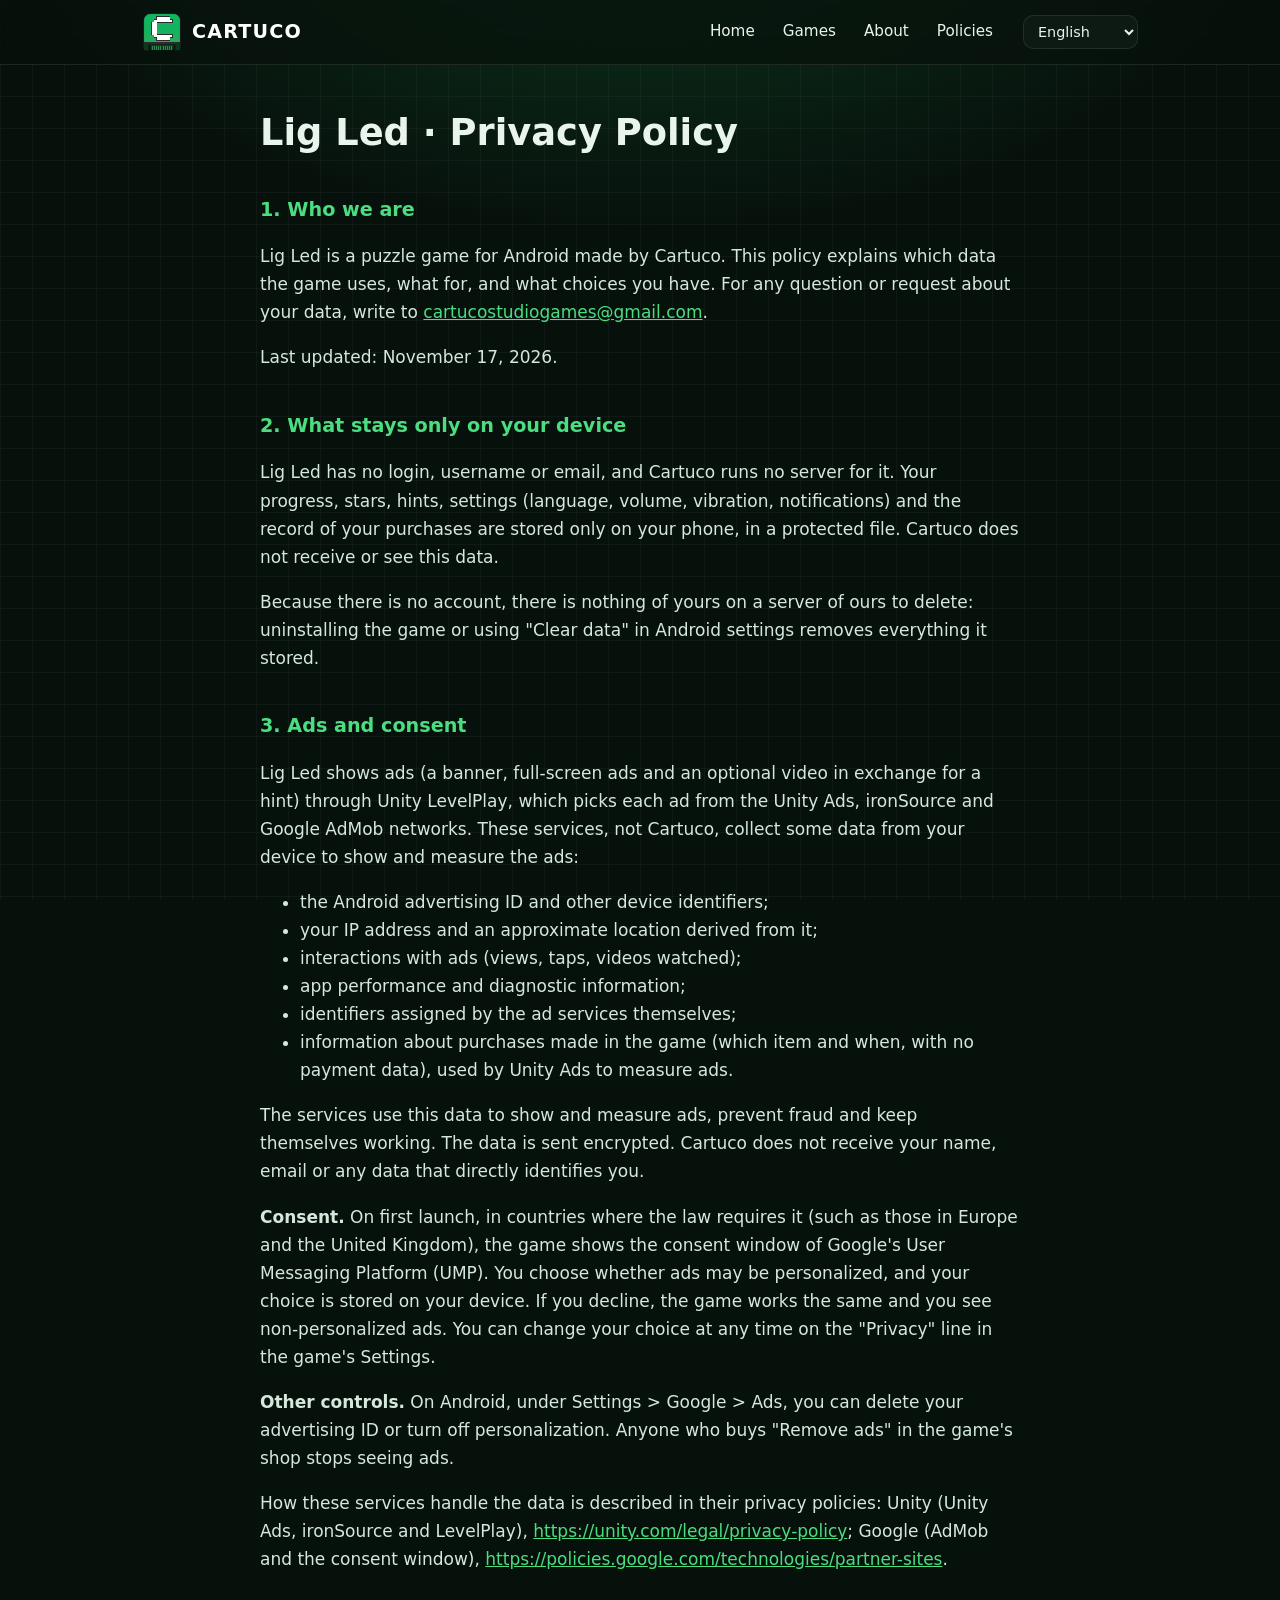
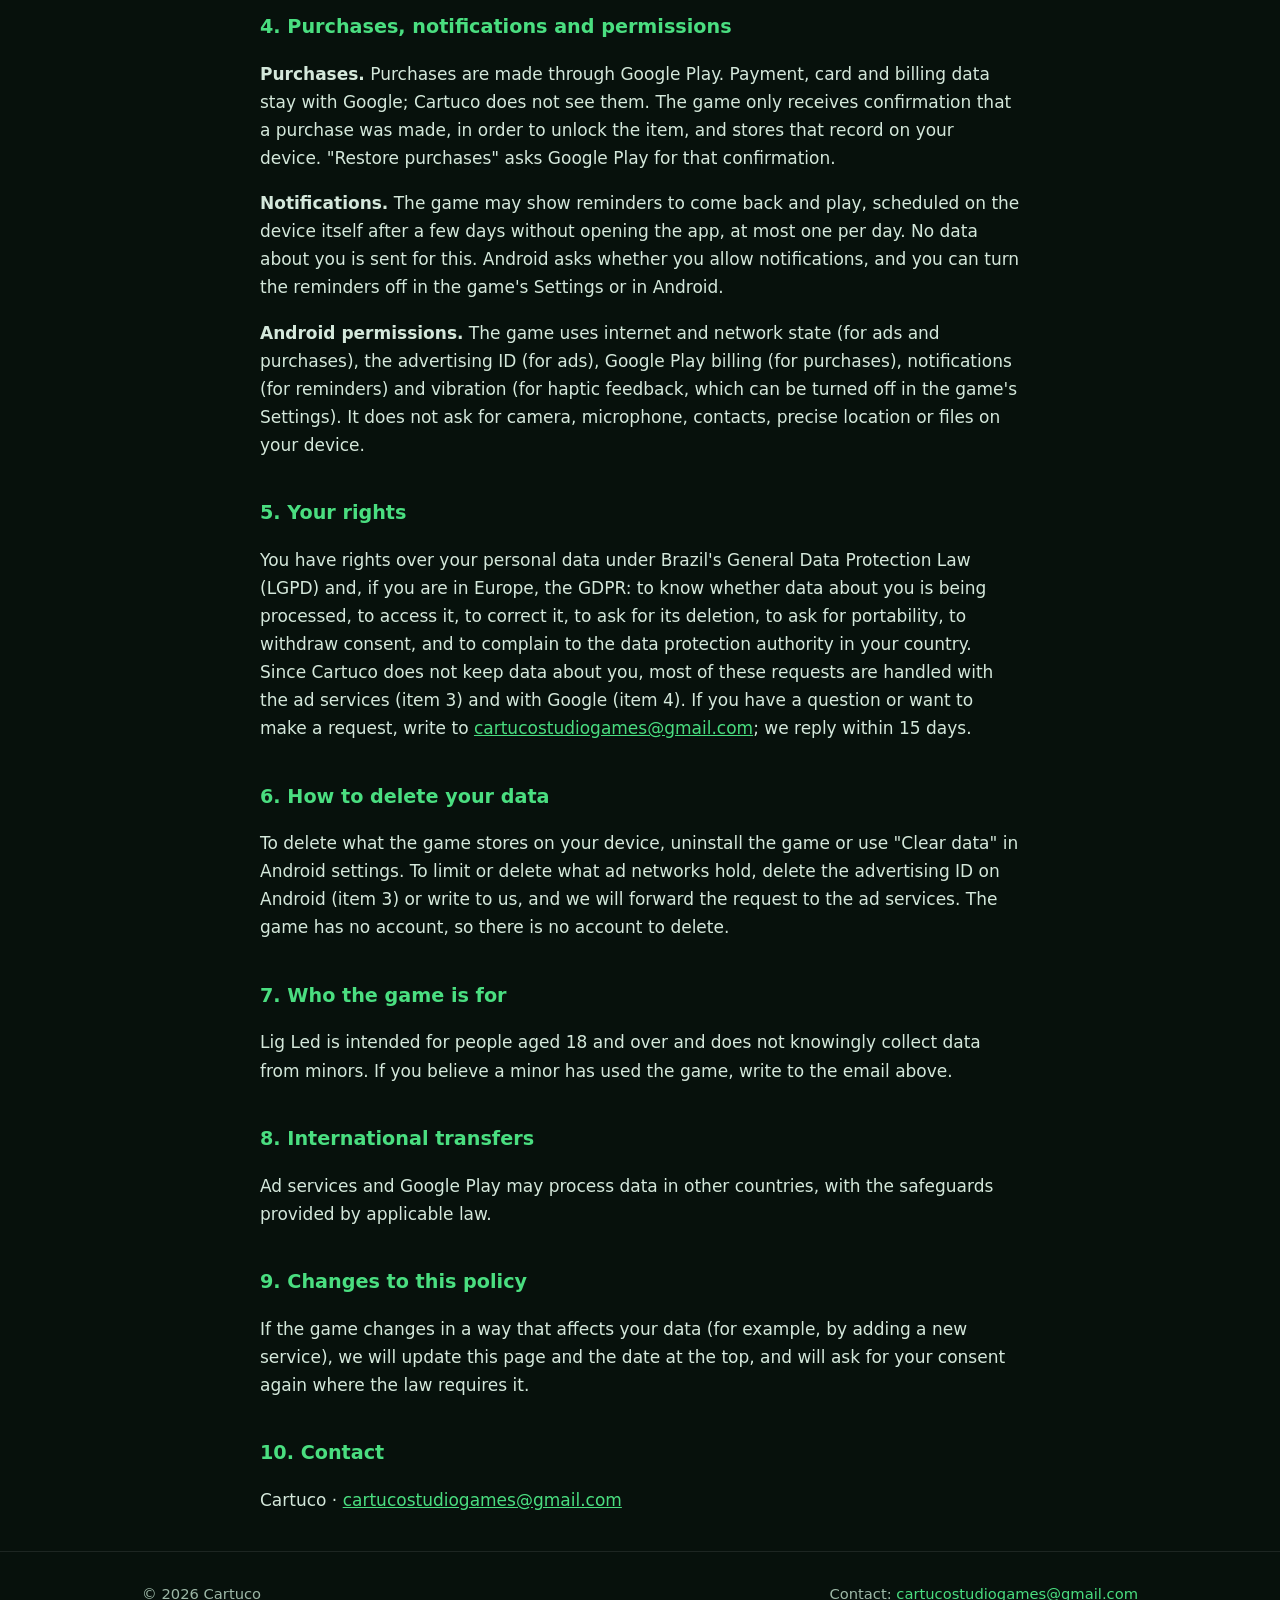
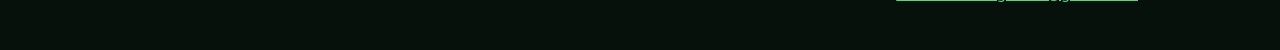
==== commit e42a8cdf: "Política do Lig Led: redes de anúncios, UMP, dados e vibração (17/11/2026)" ====
--- a/ligled/privacy/index.html
+++ b/ligled/privacy/index.html
@@ -9,26 +9,28 @@
 <main><div class="wrap"><div class="pol"><section data-l="pt" lang="pt"><h1>Lig Led · Política de Privacidade</h1>
 <h2>1. Quem somos</h2>
 <p>O Lig Led é um jogo de quebra-cabeça para Android feito pela Cartuco. Esta política explica quais dados o jogo usa, para que e quais são as suas escolhas. Para qualquer dúvida ou pedido sobre seus dados, escreva para <a href="mailto:cartucostudiogames@gmail.com">cartucostudiogames@gmail.com</a>.</p>
-<p>Última atualização: 16 de novembro de 2026.</p>
+<p>Última atualização: 17 de novembro de 2026.</p>
 <h2>2. O que fica só no seu aparelho</h2>
 <p>O Lig Led não tem login, nome de usuário, e-mail nem servidor da Cartuco. Seu progresso, suas estrelas, suas dicas, seus ajustes (idioma, volume, vibração, notificações) e o registro das suas compras ficam guardados somente no celular, em arquivo protegido. A Cartuco não recebe nem vê esses dados.</p>
 <p>Como não há conta, não há o que apagar em servidor nosso: desinstalar o jogo ou usar "Apagar dados" nas configurações do Android remove tudo o que ele guardou.</p>
 <h2>3. Anúncios e consentimento</h2>
-<p>O Lig Led mostra anúncios (faixa, tela cheia e vídeo opcional em troca de uma ajuda) por meio do Unity LevelPlay e de redes de anúncios parceiras. Esses serviços, e não a Cartuco, coletam alguns dados do seu aparelho para exibir e medir os anúncios:</p>
+<p>O Lig Led mostra anúncios (faixa, tela cheia e vídeo opcional em troca de uma ajuda) por meio do Unity LevelPlay, que escolhe o anúncio entre as redes Unity Ads, ironSource e Google AdMob. Esses serviços, e não a Cartuco, coletam alguns dados do seu aparelho para exibir e medir os anúncios:</p>
 <ul>
 <li>identificador de publicidade do Android e outros identificadores do aparelho;</li>
 <li>endereço IP e localização aproximada, deduzida do IP;</li>
 <li>interações com os anúncios (exibições, toques, vídeos assistidos);</li>
-<li>informações de desempenho e diagnóstico do app.</li>
-</ul>
-<p>Esses dados são enviados com criptografia. A Cartuco não recebe seu nome, e-mail nem nenhum dado que identifique você diretamente.</p>
-<p><strong>Consentimento.</strong> Na primeira abertura, nos países em que a lei exige (como os da Europa e o Reino Unido), o jogo mostra uma janela de consentimento do Google. Você escolhe se os anúncios podem ser personalizados. Se recusar, o jogo funciona igual e você vê anúncios não personalizados. Você pode mudar a escolha a qualquer momento na linha "Privacidade" das Configurações do jogo.</p>
+<li>informações de desempenho e diagnóstico do app;</li>
+<li>identificadores atribuídos pelos próprios serviços de anúncios;</li>
+<li>informações sobre as compras feitas no jogo (qual item e quando, sem dados de pagamento), usadas pelo Unity Ads para medir anúncios.</li>
+</ul>
+<p>Os serviços usam esses dados para mostrar e medir os anúncios, evitar fraudes e manter o próprio funcionamento. Os dados são enviados com criptografia. A Cartuco não recebe seu nome, e-mail nem nenhum dado que identifique você diretamente.</p>
+<p><strong>Consentimento.</strong> Na primeira abertura, nos países em que a lei exige (como os da Europa e o Reino Unido), o jogo mostra a janela de consentimento da plataforma de mensagens do Google (UMP). Você escolhe se os anúncios podem ser personalizados, e a escolha fica guardada no seu aparelho. Se recusar, o jogo funciona igual e você vê anúncios não personalizados. Você pode mudar a escolha a qualquer momento na linha "Privacidade" das Configurações do jogo.</p>
 <p><strong>Outras formas de controle.</strong> No Android, em Configurações &gt; Google &gt; Anúncios, você pode apagar o identificador de publicidade ou desativar a personalização. Quem comprar "Remover anúncios" na loja do jogo deixa de ver anúncios.</p>
-<p>A forma como o Unity trata esses dados está na política de privacidade dele: <a href="https://unity.com/legal/privacy-policy" rel="noopener">https://unity.com/legal/privacy-policy</a>.</p>
+<p>A forma como esses serviços tratam os dados está nas políticas de privacidade deles: Unity (Unity Ads, ironSource e LevelPlay), <a href="https://unity.com/legal/privacy-policy" rel="noopener">https://unity.com/legal/privacy-policy</a>; Google (AdMob e a janela de consentimento), <a href="https://policies.google.com/technologies/partner-sites" rel="noopener">https://policies.google.com/technologies/partner-sites</a>.</p>
 <h2>4. Compras, notificações e permissões</h2>
 <p><strong>Compras.</strong> As compras são feitas pelo Google Play. O pagamento, o cartão e os dados de cobrança ficam com o Google; a Cartuco não os vê. O jogo só recebe a confirmação de que a compra foi feita, para liberar o item, e guarda esse registro no aparelho. "Restaurar compras" pede essa confirmação ao Google Play.</p>
 <p><strong>Notificações.</strong> O jogo pode mostrar lembretes para voltar a jogar, agendados no próprio aparelho depois de alguns dias sem abrir o app, no máximo um por dia. Nenhum dado seu é enviado para isso. O Android pergunta se você permite as notificações, e você pode desligar os lembretes nas Configurações do jogo ou do Android.</p>
-<p><strong>Permissões do Android.</strong> O jogo usa internet e estado da rede (para anúncios e compras), o identificador de publicidade (para anúncios), cobrança do Google Play (para compras) e notificações (para lembretes). Não pede câmera, microfone, contatos, localização precisa nem arquivos do aparelho.</p>
+<p><strong>Permissões do Android.</strong> O jogo usa internet e estado da rede (para anúncios e compras), o identificador de publicidade (para anúncios), cobrança do Google Play (para compras), notificações (para lembretes) e vibração (para o retorno tátil, que pode ser desligado nas Configurações do jogo). Não pede câmera, microfone, contatos, localização precisa nem arquivos do aparelho.</p>
 <h2>5. Seus direitos</h2>
 <p>Você tem direitos sobre seus dados pessoais, previstos na Lei Geral de Proteção de Dados do Brasil (LGPD) e, se estiver na Europa, no GDPR: saber se há dados seus em tratamento, acessar, corrigir, pedir a eliminação, pedir a portabilidade, retirar o consentimento e reclamar à autoridade de proteção de dados do seu país. Como a Cartuco não guarda dados seus, a maior parte desses pedidos se resolve com os serviços de anúncios (item 3) e com o Google (item 4). Se tiver dúvida ou quiser fazer um pedido, escreva para <a href="mailto:cartucostudiogames@gmail.com">cartucostudiogames@gmail.com</a>; respondemos em até 15 dias.</p>
 <h2>6. Como apagar seus dados</h2>
@@ -45,26 +47,28 @@
 <section data-l="en" lang="en"><h1>Lig Led · Privacy Policy</h1>
 <h2>1. Who we are</h2>
 <p>Lig Led is a puzzle game for Android made by Cartuco. This policy explains which data the game uses, what for, and what choices you have. For any question or request about your data, write to <a href="mailto:cartucostudiogames@gmail.com">cartucostudiogames@gmail.com</a>.</p>
-<p>Last updated: November 16, 2026.</p>
+<p>Last updated: November 17, 2026.</p>
 <h2>2. What stays only on your device</h2>
 <p>Lig Led has no login, username or email, and Cartuco runs no server for it. Your progress, stars, hints, settings (language, volume, vibration, notifications) and the record of your purchases are stored only on your phone, in a protected file. Cartuco does not receive or see this data.</p>
 <p>Because there is no account, there is nothing of yours on a server of ours to delete: uninstalling the game or using "Clear data" in Android settings removes everything it stored.</p>
 <h2>3. Ads and consent</h2>
-<p>Lig Led shows ads (a banner, full-screen ads and an optional video in exchange for a hint) through Unity LevelPlay and partner ad networks. These services, not Cartuco, collect some data from your device to show and measure the ads:</p>
+<p>Lig Led shows ads (a banner, full-screen ads and an optional video in exchange for a hint) through Unity LevelPlay, which picks each ad from the Unity Ads, ironSource and Google AdMob networks. These services, not Cartuco, collect some data from your device to show and measure the ads:</p>
 <ul>
 <li>the Android advertising ID and other device identifiers;</li>
 <li>your IP address and an approximate location derived from it;</li>
 <li>interactions with ads (views, taps, videos watched);</li>
-<li>app performance and diagnostic information.</li>
-</ul>
-<p>This data is sent encrypted. Cartuco does not receive your name, email or any data that directly identifies you.</p>
-<p><strong>Consent.</strong> On first launch, in countries where the law requires it (such as those in Europe and the United Kingdom), the game shows a Google consent window. You choose whether ads may be personalized. If you decline, the game works the same and you see non-personalized ads. You can change your choice at any time on the "Privacy" line in the game's Settings.</p>
+<li>app performance and diagnostic information;</li>
+<li>identifiers assigned by the ad services themselves;</li>
+<li>information about purchases made in the game (which item and when, with no payment data), used by Unity Ads to measure ads.</li>
+</ul>
+<p>The services use this data to show and measure ads, prevent fraud and keep themselves working. The data is sent encrypted. Cartuco does not receive your name, email or any data that directly identifies you.</p>
+<p><strong>Consent.</strong> On first launch, in countries where the law requires it (such as those in Europe and the United Kingdom), the game shows the consent window of Google's User Messaging Platform (UMP). You choose whether ads may be personalized, and your choice is stored on your device. If you decline, the game works the same and you see non-personalized ads. You can change your choice at any time on the "Privacy" line in the game's Settings.</p>
 <p><strong>Other controls.</strong> On Android, under Settings &gt; Google &gt; Ads, you can delete your advertising ID or turn off personalization. Anyone who buys "Remove ads" in the game's shop stops seeing ads.</p>
-<p>How Unity handles this data is described in its privacy policy: <a href="https://unity.com/legal/privacy-policy" rel="noopener">https://unity.com/legal/privacy-policy</a>.</p>
+<p>How these services handle the data is described in their privacy policies: Unity (Unity Ads, ironSource and LevelPlay), <a href="https://unity.com/legal/privacy-policy" rel="noopener">https://unity.com/legal/privacy-policy</a>; Google (AdMob and the consent window), <a href="https://policies.google.com/technologies/partner-sites" rel="noopener">https://policies.google.com/technologies/partner-sites</a>.</p>
 <h2>4. Purchases, notifications and permissions</h2>
 <p><strong>Purchases.</strong> Purchases are made through Google Play. Payment, card and billing data stay with Google; Cartuco does not see them. The game only receives confirmation that a purchase was made, in order to unlock the item, and stores that record on your device. "Restore purchases" asks Google Play for that confirmation.</p>
 <p><strong>Notifications.</strong> The game may show reminders to come back and play, scheduled on the device itself after a few days without opening the app, at most one per day. No data about you is sent for this. Android asks whether you allow notifications, and you can turn the reminders off in the game's Settings or in Android.</p>
-<p><strong>Android permissions.</strong> The game uses internet and network state (for ads and purchases), the advertising ID (for ads), Google Play billing (for purchases) and notifications (for reminders). It does not ask for camera, microphone, contacts, precise location or files on your device.</p>
+<p><strong>Android permissions.</strong> The game uses internet and network state (for ads and purchases), the advertising ID (for ads), Google Play billing (for purchases), notifications (for reminders) and vibration (for haptic feedback, which can be turned off in the game's Settings). It does not ask for camera, microphone, contacts, precise location or files on your device.</p>
 <h2>5. Your rights</h2>
 <p>You have rights over your personal data under Brazil's General Data Protection Law (LGPD) and, if you are in Europe, the GDPR: to know whether data about you is being processed, to access it, to correct it, to ask for its deletion, to ask for portability, to withdraw consent, and to complain to the data protection authority in your country. Since Cartuco does not keep data about you, most of these requests are handled with the ad services (item 3) and with Google (item 4). If you have a question or want to make a request, write to <a href="mailto:cartucostudiogames@gmail.com">cartucostudiogames@gmail.com</a>; we reply within 15 days.</p>
 <h2>6. How to delete your data</h2>
@@ -81,26 +85,28 @@
 <section data-l="es" lang="es"><h1>Lig Led · Política de Privacidad</h1>
 <h2>1. Quiénes somos</h2>
 <p>Lig Led es un juego de puzles para Android creado por Cartuco. Esta política explica qué datos usa el juego, para qué y qué opciones tienes. Para cualquier duda o solicitud sobre tus datos, escribe a <a href="mailto:cartucostudiogames@gmail.com">cartucostudiogames@gmail.com</a>.</p>
-<p>Última actualización: 16 de noviembre de 2026.</p>
+<p>Última actualización: 17 de noviembre de 2026.</p>
 <h2>2. Qué se queda solo en tu dispositivo</h2>
 <p>Lig Led no tiene inicio de sesión, nombre de usuario ni correo electrónico, y Cartuco no mantiene ningún servidor para el juego. Tu progreso, tus estrellas, tus pistas, tus ajustes (idioma, volumen, vibración, notificaciones) y el registro de tus compras se guardan únicamente en tu teléfono, en un archivo protegido. Cartuco no recibe ni ve estos datos.</p>
 <p>Como no existe cuenta, no hay nada tuyo en un servidor nuestro que borrar: desinstalar el juego o usar "Borrar datos" en los ajustes de Android elimina todo lo que guardó.</p>
 <h2>3. Anuncios y consentimiento</h2>
-<p>Lig Led muestra anuncios (un banner, anuncios a pantalla completa y un vídeo opcional a cambio de una pista) mediante Unity LevelPlay y redes publicitarias asociadas. Estos servicios, y no Cartuco, recogen algunos datos de tu dispositivo para mostrar y medir los anuncios:</p>
+<p>Lig Led muestra anuncios (un banner, anuncios a pantalla completa y un vídeo opcional a cambio de una pista) mediante Unity LevelPlay, que elige cada anuncio entre las redes Unity Ads, ironSource y Google AdMob. Estos servicios, y no Cartuco, recogen algunos datos de tu dispositivo para mostrar y medir los anuncios:</p>
 <ul>
 <li>el ID de publicidad de Android y otros identificadores del dispositivo;</li>
 <li>tu dirección IP y una ubicación aproximada derivada de ella;</li>
 <li>las interacciones con los anuncios (visualizaciones, toques, vídeos vistos);</li>
-<li>información de rendimiento y diagnóstico de la aplicación.</li>
-</ul>
-<p>Estos datos se envían cifrados. Cartuco no recibe tu nombre, tu correo ni ningún dato que te identifique directamente.</p>
-<p><strong>Consentimiento.</strong> En el primer inicio, en los países donde la ley lo exige (como los de Europa y el Reino Unido), el juego muestra una ventana de consentimiento de Google. Tú decides si los anuncios pueden ser personalizados. Si lo rechazas, el juego funciona igual y verás anuncios no personalizados. Puedes cambiar tu elección en cualquier momento en la línea "Privacidad" de los Ajustes del juego.</p>
+<li>información de rendimiento y diagnóstico de la aplicación;</li>
+<li>identificadores asignados por los propios servicios de anuncios;</li>
+<li>información sobre las compras hechas en el juego (qué artículo y cuándo, sin datos de pago), que Unity Ads usa para medir anuncios.</li>
+</ul>
+<p>Los servicios usan estos datos para mostrar y medir los anuncios, evitar fraudes y mantener su propio funcionamiento. Los datos se envían cifrados. Cartuco no recibe tu nombre, tu correo ni ningún dato que te identifique directamente.</p>
+<p><strong>Consentimiento.</strong> En el primer inicio, en los países donde la ley lo exige (como los de Europa y el Reino Unido), el juego muestra la ventana de consentimiento de la plataforma de mensajes de Google (UMP). Tú decides si los anuncios pueden ser personalizados, y tu elección se guarda en tu dispositivo. Si lo rechazas, el juego funciona igual y verás anuncios no personalizados. Puedes cambiar tu elección en cualquier momento en la línea "Privacidad" de los Ajustes del juego.</p>
 <p><strong>Otros controles.</strong> En Android, en Ajustes &gt; Google &gt; Anuncios, puedes borrar tu ID de publicidad o desactivar la personalización. Quien compra "Quitar anuncios" en la tienda del juego deja de ver anuncios.</p>
-<p>La forma en que Unity trata estos datos se describe en su política de privacidad: <a href="https://unity.com/legal/privacy-policy" rel="noopener">https://unity.com/legal/privacy-policy</a>.</p>
+<p>La forma en que estos servicios tratan los datos se describe en sus políticas de privacidad: Unity (Unity Ads, ironSource y LevelPlay), <a href="https://unity.com/legal/privacy-policy" rel="noopener">https://unity.com/legal/privacy-policy</a>; Google (AdMob y la ventana de consentimiento), <a href="https://policies.google.com/technologies/partner-sites" rel="noopener">https://policies.google.com/technologies/partner-sites</a>.</p>
 <h2>4. Compras, notificaciones y permisos</h2>
 <p><strong>Compras.</strong> Las compras se hacen a través de Google Play. El pago, la tarjeta y los datos de facturación quedan con Google; Cartuco no los ve. El juego solo recibe la confirmación de que se realizó una compra, para desbloquear el artículo, y guarda ese registro en tu dispositivo. "Restaurar compras" pide esa confirmación a Google Play.</p>
 <p><strong>Notificaciones.</strong> El juego puede mostrar recordatorios para que vuelvas a jugar, programados en el propio dispositivo tras algunos días sin abrir la aplicación, como máximo uno al día. No se envía ningún dato tuyo para ello. Android te pregunta si permites las notificaciones, y puedes desactivar los recordatorios en los Ajustes del juego o en Android.</p>
-<p><strong>Permisos de Android.</strong> El juego usa internet y estado de la red (para anuncios y compras), el ID de publicidad (para anuncios), la facturación de Google Play (para compras) y las notificaciones (para recordatorios). No solicita cámara, micrófono, contactos, ubicación precisa ni archivos de tu dispositivo.</p>
+<p><strong>Permisos de Android.</strong> El juego usa internet y estado de la red (para anuncios y compras), el ID de publicidad (para anuncios), la facturación de Google Play (para compras), las notificaciones (para recordatorios) y la vibración (para la respuesta háptica, que se puede desactivar en los Ajustes del juego). No solicita cámara, micrófono, contactos, ubicación precisa ni archivos de tu dispositivo.</p>
 <h2>5. Tus derechos</h2>
 <p>Tienes derechos sobre tus datos personales conforme a la Ley General de Protección de Datos de Brasil (LGPD) y, si estás en Europa, al RGPD: saber si se tratan datos sobre ti, acceder a ellos, corregirlos, solicitar su supresión, solicitar la portabilidad, retirar tu consentimiento y presentar una reclamación ante la autoridad de protección de datos de tu país. Como Cartuco no conserva datos sobre ti, la mayoría de estas solicitudes se resuelven con los servicios de anuncios (punto 3) y con Google (punto 4). Si tienes una duda o quieres hacer una solicitud, escribe a <a href="mailto:cartucostudiogames@gmail.com">cartucostudiogames@gmail.com</a>; respondemos en un plazo de 15 días.</p>
 <h2>6. Cómo borrar tus datos</h2>
@@ -117,26 +123,28 @@
 <section data-l="fr" lang="fr"><h1>Lig Led · Politique de confidentialité</h1>
 <h2>1. Qui sommes-nous</h2>
 <p>Lig Led est un jeu de puzzle pour Android créé par Cartuco. Cette politique explique quelles données le jeu utilise, à quoi elles servent et quels choix vous avez. Pour toute question ou demande concernant vos données, écrivez à <a href="mailto:cartucostudiogames@gmail.com">cartucostudiogames@gmail.com</a>.</p>
-<p>Dernière mise à jour : 16 novembre 2026.</p>
+<p>Dernière mise à jour : 17 novembre 2026.</p>
 <h2>2. Ce qui reste uniquement sur votre appareil</h2>
 <p>Lig Led n'a ni connexion, ni nom d'utilisateur, ni adresse e-mail, et Cartuco n'exploite aucun serveur pour le jeu. Votre progression, vos étoiles, vos indices, vos réglages (langue, volume, vibration, notifications) et l'historique de vos achats sont enregistrés uniquement sur votre téléphone, dans un fichier protégé. Cartuco ne reçoit ni ne voit ces données.</p>
 <p>Comme il n'existe pas de compte, rien de ce qui vous concerne n'est stocké sur un serveur à nous à supprimer : désinstaller le jeu ou utiliser « Effacer les données » dans les paramètres d'Android supprime tout ce qu'il a enregistré.</p>
 <h2>3. Publicités et consentement</h2>
-<p>Lig Led affiche des publicités (une bannière, des publicités plein écran et une vidéo facultative en échange d'un indice) via Unity LevelPlay et des réseaux publicitaires partenaires. Ce sont ces services, et non Cartuco, qui collectent certaines données de votre appareil pour afficher et mesurer les publicités :</p>
+<p>Lig Led affiche des publicités (une bannière, des publicités plein écran et une vidéo facultative en échange d'un indice) via Unity LevelPlay, qui choisit chaque publicité parmi les réseaux Unity Ads, ironSource et Google AdMob. Ce sont ces services, et non Cartuco, qui collectent certaines données de votre appareil pour afficher et mesurer les publicités :</p>
 <ul>
 <li>l'identifiant publicitaire Android et d'autres identifiants de l'appareil ;</li>
 <li>votre adresse IP et une localisation approximative qui en est déduite ;</li>
 <li>les interactions avec les publicités (affichages, appuis, vidéos regardées) ;</li>
-<li>des informations de performance et de diagnostic de l'application.</li>
-</ul>
-<p>Ces données sont transmises de manière chiffrée. Cartuco ne reçoit ni votre nom, ni votre e-mail, ni aucune donnée vous identifiant directement.</p>
-<p><strong>Consentement.</strong> Au premier lancement, dans les pays où la loi l'exige (comme ceux d'Europe et le Royaume-Uni), le jeu affiche une fenêtre de consentement Google. Vous choisissez si les publicités peuvent être personnalisées. Si vous refusez, le jeu fonctionne de la même façon et vous voyez des publicités non personnalisées. Vous pouvez modifier votre choix à tout moment sur la ligne « Confidentialité » des Réglages du jeu.</p>
+<li>des informations de performance et de diagnostic de l'application ;</li>
+<li>des identifiants attribués par les services publicitaires eux-mêmes ;</li>
+<li>des informations sur les achats effectués dans le jeu (quel article et quand, sans données de paiement), utilisées par Unity Ads pour mesurer les publicités.</li>
+</ul>
+<p>Les services utilisent ces données pour afficher et mesurer les publicités, prévenir la fraude et assurer leur propre fonctionnement. Les données sont transmises de manière chiffrée. Cartuco ne reçoit ni votre nom, ni votre e-mail, ni aucune donnée vous identifiant directement.</p>
+<p><strong>Consentement.</strong> Au premier lancement, dans les pays où la loi l'exige (comme ceux d'Europe et le Royaume-Uni), le jeu affiche la fenêtre de consentement de la plateforme de messages de Google (UMP). Vous choisissez si les publicités peuvent être personnalisées, et votre choix est enregistré sur votre appareil. Si vous refusez, le jeu fonctionne de la même façon et vous voyez des publicités non personnalisées. Vous pouvez modifier votre choix à tout moment sur la ligne « Confidentialité » des Réglages du jeu.</p>
 <p><strong>Autres contrôles.</strong> Sur Android, dans Paramètres &gt; Google &gt; Annonces, vous pouvez supprimer votre identifiant publicitaire ou désactiver la personnalisation. Toute personne qui achète « Supprimer les pubs » dans la boutique du jeu ne voit plus de publicités.</p>
-<p>La manière dont Unity traite ces données est décrite dans sa politique de confidentialité : <a href="https://unity.com/legal/privacy-policy" rel="noopener">https://unity.com/legal/privacy-policy</a>.</p>
+<p>La manière dont ces services traitent les données est décrite dans leurs politiques de confidentialité : Unity (Unity Ads, ironSource et LevelPlay), <a href="https://unity.com/legal/privacy-policy" rel="noopener">https://unity.com/legal/privacy-policy</a> ; Google (AdMob et la fenêtre de consentement), <a href="https://policies.google.com/technologies/partner-sites" rel="noopener">https://policies.google.com/technologies/partner-sites</a>.</p>
 <h2>4. Achats, notifications et autorisations</h2>
 <p><strong>Achats.</strong> Les achats sont effectués via Google Play. Le paiement, la carte et les données de facturation restent chez Google ; Cartuco ne les voit pas. Le jeu reçoit uniquement la confirmation qu'un achat a été effectué, afin de débloquer l'article, et conserve cet enregistrement sur votre appareil. « Restaurer les achats » demande cette confirmation à Google Play.</p>
 <p><strong>Notifications.</strong> Le jeu peut afficher des rappels pour vous inviter à rejouer, programmés sur l'appareil lui-même après quelques jours sans ouvrir l'application, au plus un par jour. Aucune donnée vous concernant n'est envoyée pour cela. Android vous demande si vous autorisez les notifications, et vous pouvez désactiver les rappels dans les Réglages du jeu ou dans Android.</p>
-<p><strong>Autorisations Android.</strong> Le jeu utilise internet et l'état du réseau (pour les publicités et les achats), l'identifiant publicitaire (pour les publicités), la facturation Google Play (pour les achats) et les notifications (pour les rappels). Il ne demande ni caméra, ni microphone, ni contacts, ni localisation précise, ni fichiers de votre appareil.</p>
+<p><strong>Autorisations Android.</strong> Le jeu utilise internet et l'état du réseau (pour les publicités et les achats), l'identifiant publicitaire (pour les publicités), la facturation Google Play (pour les achats), les notifications (pour les rappels) et la vibration (pour le retour haptique, désactivable dans les Réglages du jeu). Il ne demande ni caméra, ni microphone, ni contacts, ni localisation précise, ni fichiers de votre appareil.</p>
 <h2>5. Vos droits</h2>
 <p>Vous disposez de droits sur vos données personnelles en vertu de la loi générale brésilienne sur la protection des données (LGPD) et, si vous êtes en Europe, du RGPD : savoir si des données vous concernant sont traitées, y accéder, les rectifier, demander leur effacement, demander leur portabilité, retirer votre consentement et introduire une réclamation auprès de l'autorité de protection des données de votre pays. Comme Cartuco ne conserve pas de données vous concernant, la plupart de ces demandes se traitent avec les services publicitaires (point 3) et avec Google (point 4). Pour toute question ou demande, écrivez à <a href="mailto:cartucostudiogames@gmail.com">cartucostudiogames@gmail.com</a> ; nous répondons sous 15 jours.</p>
 <h2>6. Comment supprimer vos données</h2>
@@ -153,26 +161,28 @@
 <section data-l="de" lang="de"><h1>Lig Led · Datenschutzerklärung</h1>
 <h2>1. Wer wir sind</h2>
 <p>Lig Led ist ein Puzzlespiel für Android von Cartuco. Diese Erklärung beschreibt, welche Daten das Spiel verwendet, wofür und welche Wahlmöglichkeiten Sie haben. Für Fragen oder Anliegen zu Ihren Daten schreiben Sie an <a href="mailto:cartucostudiogames@gmail.com">cartucostudiogames@gmail.com</a>.</p>
-<p>Zuletzt aktualisiert: 16. November 2026.</p>
+<p>Zuletzt aktualisiert: 17. November 2026.</p>
 <h2>2. Was nur auf Ihrem Gerät bleibt</h2>
 <p>Lig Led hat keine Anmeldung, keinen Benutzernamen und keine E-Mail-Adresse, und Cartuco betreibt keinen Server für das Spiel. Ihr Fortschritt, Ihre Sterne, Ihre Hinweise, Ihre Einstellungen (Sprache, Lautstärke, Vibration, Benachrichtigungen) und der Nachweis Ihrer Käufe werden ausschließlich auf Ihrem Telefon in einer geschützten Datei gespeichert. Cartuco erhält und sieht diese Daten nicht.</p>
 <p>Da es kein Konto gibt, liegt nichts von Ihnen auf einem Server von uns, das gelöscht werden müsste: Wenn Sie das Spiel deinstallieren oder in den Android-Einstellungen „Daten löschen“ verwenden, wird alles entfernt, was es gespeichert hat.</p>
 <h2>3. Werbung und Einwilligung</h2>
-<p>Lig Led zeigt Werbung (ein Banner, Vollbildanzeigen und ein optionales Video im Austausch gegen einen Hinweis) über Unity LevelPlay und Partner-Werbenetzwerke. Diese Dienste, nicht Cartuco, erheben einige Daten Ihres Geräts, um Werbung anzuzeigen und zu messen:</p>
+<p>Lig Led zeigt Werbung (ein Banner, Vollbildanzeigen und ein optionales Video im Austausch gegen einen Hinweis) über Unity LevelPlay, das jede Anzeige aus den Netzwerken Unity Ads, ironSource und Google AdMob auswählt. Diese Dienste, nicht Cartuco, erheben einige Daten Ihres Geräts, um Werbung anzuzeigen und zu messen:</p>
 <ul>
 <li>die Android-Werbe-ID und andere Gerätekennungen;</li>
 <li>Ihre IP-Adresse und ein daraus abgeleiteter ungefährer Standort;</li>
 <li>Interaktionen mit der Werbung (Anzeigen, Taps, angesehene Videos);</li>
-<li>Leistungs- und Diagnoseinformationen der App.</li>
-</ul>
-<p>Diese Daten werden verschlüsselt übertragen. Cartuco erhält weder Ihren Namen noch Ihre E-Mail-Adresse noch Daten, die Sie direkt identifizieren.</p>
-<p><strong>Einwilligung.</strong> Beim ersten Start zeigt das Spiel in Ländern, in denen das Gesetz es verlangt (etwa in Europa und im Vereinigten Königreich), ein Google-Einwilligungsfenster an. Sie entscheiden, ob Werbung personalisiert sein darf. Wenn Sie ablehnen, funktioniert das Spiel genauso und Sie sehen nicht personalisierte Werbung. Sie können Ihre Entscheidung jederzeit in der Zeile „Datenschutz“ in den Spieleinstellungen ändern.</p>
+<li>Leistungs- und Diagnoseinformationen der App;</li>
+<li>Kennungen, die die Werbedienste selbst vergeben;</li>
+<li>Informationen über Käufe im Spiel (welcher Artikel und wann, ohne Zahlungsdaten), die Unity Ads zur Messung der Werbung nutzt.</li>
+</ul>
+<p>Die Dienste nutzen diese Daten, um Werbung anzuzeigen und zu messen, Betrug zu verhindern und den eigenen Betrieb aufrechtzuerhalten. Die Daten werden verschlüsselt übertragen. Cartuco erhält weder Ihren Namen noch Ihre E-Mail-Adresse noch Daten, die Sie direkt identifizieren.</p>
+<p><strong>Einwilligung.</strong> Beim ersten Start zeigt das Spiel in Ländern, in denen das Gesetz es verlangt (etwa in Europa und im Vereinigten Königreich), das Einwilligungsfenster der Google User Messaging Platform (UMP) an. Sie entscheiden, ob Werbung personalisiert sein darf, und Ihre Entscheidung wird auf Ihrem Gerät gespeichert. Wenn Sie ablehnen, funktioniert das Spiel genauso und Sie sehen nicht personalisierte Werbung. Sie können Ihre Entscheidung jederzeit in der Zeile „Datenschutz“ in den Spieleinstellungen ändern.</p>
 <p><strong>Weitere Optionen.</strong> Unter Android können Sie in Einstellungen &gt; Google &gt; Werbung Ihre Werbe-ID löschen oder die Personalisierung ausschalten. Wer im Shop des Spiels „Werbung entfernen“ kauft, sieht keine Werbung mehr.</p>
-<p>Wie Unity diese Daten verarbeitet, steht in dessen Datenschutzerklärung: <a href="https://unity.com/legal/privacy-policy" rel="noopener">https://unity.com/legal/privacy-policy</a>.</p>
+<p>Wie diese Dienste die Daten verarbeiten, steht in ihren Datenschutzerklärungen: Unity (Unity Ads, ironSource und LevelPlay), <a href="https://unity.com/legal/privacy-policy" rel="noopener">https://unity.com/legal/privacy-policy</a>; Google (AdMob und das Einwilligungsfenster), <a href="https://policies.google.com/technologies/partner-sites" rel="noopener">https://policies.google.com/technologies/partner-sites</a>.</p>
 <h2>4. Käufe, Benachrichtigungen und Berechtigungen</h2>
 <p><strong>Käufe.</strong> Käufe werden über Google Play abgewickelt. Zahlung, Karte und Abrechnungsdaten bleiben bei Google; Cartuco sieht sie nicht. Das Spiel erhält nur die Bestätigung, dass ein Kauf stattgefunden hat, um den Artikel freizuschalten, und speichert diesen Nachweis auf Ihrem Gerät. „Käufe wiederherstellen“ fragt diese Bestätigung bei Google Play ab.</p>
 <p><strong>Benachrichtigungen.</strong> Das Spiel kann Erinnerungen anzeigen, die zum Weiterspielen einladen. Sie werden auf dem Gerät selbst geplant, nach einigen Tagen ohne Öffnen der App, höchstens eine pro Tag. Dafür werden keine Daten über Sie gesendet. Android fragt, ob Sie Benachrichtigungen erlauben, und Sie können die Erinnerungen in den Spieleinstellungen oder in Android ausschalten.</p>
-<p><strong>Android-Berechtigungen.</strong> Das Spiel nutzt Internet und Netzwerkstatus (für Werbung und Käufe), die Werbe-ID (für Werbung), die Google-Play-Abrechnung (für Käufe) und Benachrichtigungen (für Erinnerungen). Es fragt weder Kamera, Mikrofon, Kontakte, genauen Standort noch Dateien Ihres Geräts an.</p>
+<p><strong>Android-Berechtigungen.</strong> Das Spiel nutzt Internet und Netzwerkstatus (für Werbung und Käufe), die Werbe-ID (für Werbung), die Google-Play-Abrechnung (für Käufe), Benachrichtigungen (für Erinnerungen) und Vibration (für haptisches Feedback, das sich in den Spieleinstellungen ausschalten lässt). Es fragt weder Kamera, Mikrofon, Kontakte, genauen Standort noch Dateien Ihres Geräts an.</p>
 <h2>5. Ihre Rechte</h2>
 <p>Sie haben Rechte an Ihren personenbezogenen Daten nach dem brasilianischen Allgemeinen Datenschutzgesetz (LGPD) und, wenn Sie in Europa sind, nach der DSGVO: zu erfahren, ob Daten über Sie verarbeitet werden, Auskunft, Berichtigung, Löschung, Datenübertragbarkeit, den Widerruf Ihrer Einwilligung und die Beschwerde bei der Datenschutzbehörde Ihres Landes. Da Cartuco keine Daten über Sie speichert, werden die meisten dieser Anliegen mit den Werbediensten (Punkt 3) und mit Google (Punkt 4) abgewickelt. Bei Fragen oder Anliegen schreiben Sie an <a href="mailto:cartucostudiogames@gmail.com">cartucostudiogames@gmail.com</a>; wir antworten innerhalb von 15 Tagen.</p>
 <h2>6. So löschen Sie Ihre Daten</h2>
